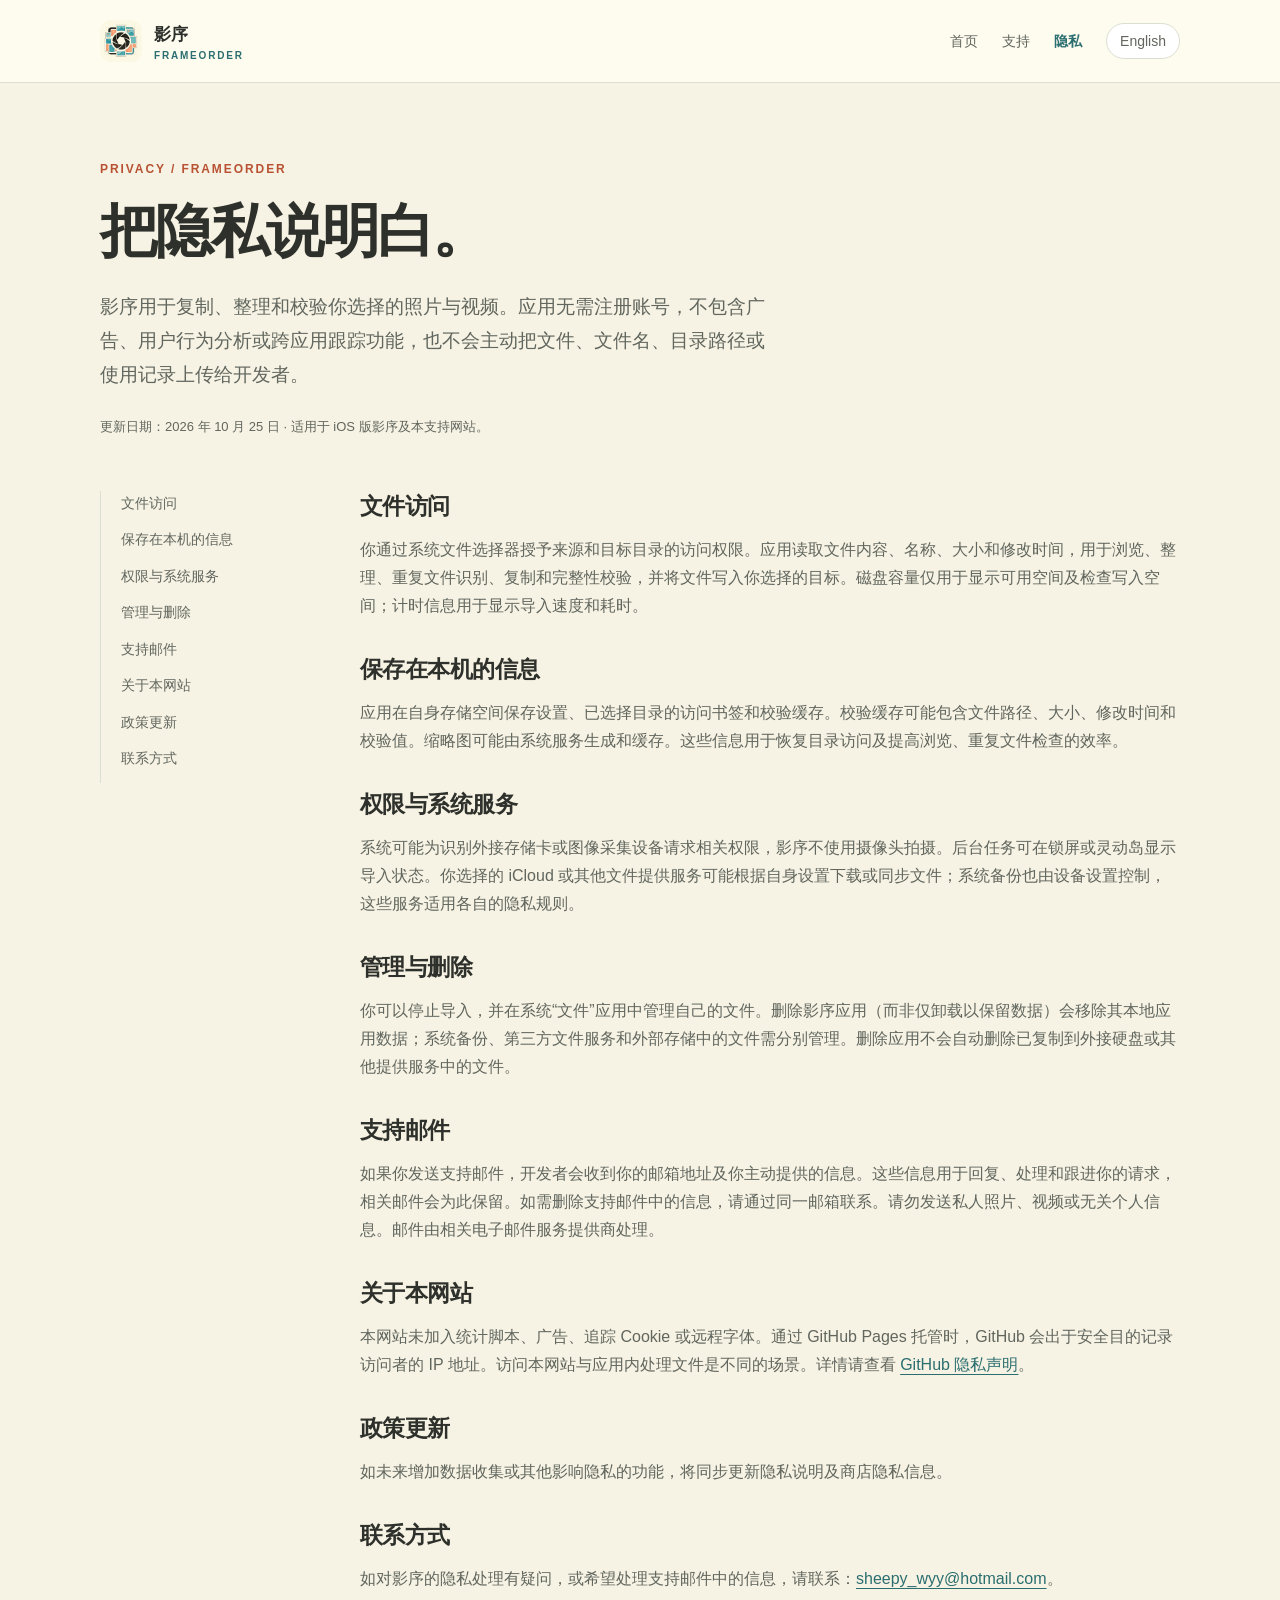
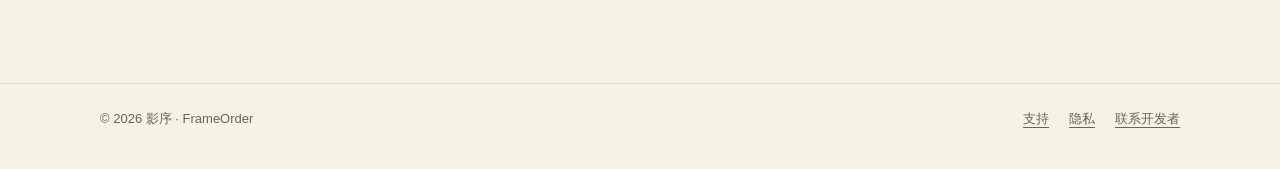
==== privacy.html @ 530a6a3c "发布影序中英文支持页面与隐私政策" ====
<!doctype html>
<html lang="zh-Hans">
<head>
<meta charset="utf-8">
<meta name="viewport" content="width=device-width, initial-scale=1">
<meta name="description" content="了解影序如何处理本地文件、权限、支持邮件与网站访问。">
<meta name="theme-color" content="#f7f3e4">
<title>隐私政策 · 影序 FrameOrder</title>
<link rel="icon" type="image/png" href="assets/icon.png">
<link rel="stylesheet" href="assets/style.css">
<link rel="alternate" hreflang="en" href="en/privacy.html">
</head>
<body>
<a class="skip" href="#main">跳到正文</a>
<header class="header">
<div class="wrap nav">
<a class="brand" href="index.html">
<img src="assets/icon.png" alt="" width="42" height="42">
<span>影序<small>FRAMEORDER</small>
</span>
</a>
<nav class="nav-links" aria-label="主导航">
<a href="index.html">首页</a>
<a href="support.html">支持</a>
<a href="privacy.html" aria-current="page">隐私</a>
<a class="language" href="en/privacy.html" lang="en" hreflang="en">English</a>
</nav>
</div>
</header>
<main id="main" class="wrap">
<section class="hero simple">
<p class="eyebrow">PRIVACY / FRAMEORDER</p>
<h1>把隐私说明白。</h1>
<p class="lead">影序用于复制、整理和校验你选择的照片与视频。应用无需注册账号，不包含广告、用户行为分析或跨应用跟踪功能，也不会主动把文件、文件名、目录路径或使用记录上传给开发者。</p>
<p class="meta">更新日期：2026 年 10 月 25 日 · 适用于 iOS 版影序及本支持网站。</p>
</section>
<div class="policy-layout">
<nav class="toc" aria-label="隐私政策目录">
<a href="#policy-1">文件访问</a>
<a href="#policy-2">保存在本机的信息</a>
<a href="#policy-3">权限与系统服务</a>
<a href="#policy-4">管理与删除</a>
<a href="#support-data">支持邮件</a>
<a href="#website">关于本网站</a>
<a href="#policy-5">政策更新</a>
<a href="#policy-contact">联系方式</a>
</nav>
<article class="policy" aria-label="隐私政策">
<section id="policy-1">
<h2>文件访问</h2>
<p>你通过系统文件选择器授予来源和目标目录的访问权限。应用读取文件内容、名称、大小和修改时间，用于浏览、整理、重复文件识别、复制和完整性校验，并将文件写入你选择的目标。磁盘容量仅用于显示可用空间及检查写入空间；计时信息用于显示导入速度和耗时。</p>
</section>
<section id="policy-2">
<h2>保存在本机的信息</h2>
<p>应用在自身存储空间保存设置、已选择目录的访问书签和校验缓存。校验缓存可能包含文件路径、大小、修改时间和校验值。缩略图可能由系统服务生成和缓存。这些信息用于恢复目录访问及提高浏览、重复文件检查的效率。</p>
</section>
<section id="policy-3">
<h2>权限与系统服务</h2>
<p>系统可能为识别外接存储卡或图像采集设备请求相关权限，影序不使用摄像头拍摄。后台任务可在锁屏或灵动岛显示导入状态。你选择的 iCloud 或其他文件提供服务可能根据自身设置下载或同步文件；系统备份也由设备设置控制，这些服务适用各自的隐私规则。</p>
</section>
<section id="policy-4">
<h2>管理与删除</h2>
<p>你可以停止导入，并在系统“文件”应用中管理自己的文件。删除影序应用（而非仅卸载以保留数据）会移除其本地应用数据；系统备份、第三方文件服务和外部存储中的文件需分别管理。删除应用不会自动删除已复制到外接硬盘或其他提供服务中的文件。</p>
</section>
<section id="support-data">
<h2>支持邮件</h2>
<p>如果你发送支持邮件，开发者会收到你的邮箱地址及你主动提供的信息。这些信息用于回复、处理和跟进你的请求，相关邮件会为此保留。如需删除支持邮件中的信息，请通过同一邮箱联系。请勿发送私人照片、视频或无关个人信息。邮件由相关电子邮件服务提供商处理。</p>
</section>
<section id="website">
<h2>关于本网站</h2>
<p>本网站未加入统计脚本、广告、追踪 Cookie 或远程字体。通过 GitHub Pages 托管时，GitHub 会出于安全目的记录访问者的 IP 地址。访问本网站与应用内处理文件是不同的场景。详情请查看 <a href="https://docs.github.com/en/site-policy/privacy-policies/github-general-privacy-statement">GitHub 隐私声明</a>。</p>
</section>
<section id="policy-5">
<h2>政策更新</h2>
<p>如未来增加数据收集或其他影响隐私的功能，将同步更新隐私说明及商店隐私信息。</p>
</section>
<section id="policy-contact">
<h2>联系方式</h2>
<p>如对影序的隐私处理有疑问，或希望处理支持邮件中的信息，请联系：<a href="mailto:sheepy_wyy@hotmail.com">sheepy_wyy@hotmail.com</a>。</p>
</section>
</article>
</div>
</main>
<footer class="footer">
<div class="wrap footer-inner">
<span>© 2026 影序 · FrameOrder</span>
<div class="footer-links">
<a href="support.html">支持</a>
<a href="privacy.html">隐私</a>
<a href="mailto:sheepy_wyy@hotmail.com">联系开发者</a>
</div>
</div>
</footer>
</body>
</html>
---- assets/style.css ----
:root{color-scheme:light;--paper:#f7f3e4;--card:#fffcf1;--ink:#2e302b;--muted:#61665e;--teal:#2b6e70;--coral:#b85233;--line:#dbdfd1;--radius:26px}
*{box-sizing:border-box}html{scroll-behavior:smooth;scroll-padding-top:100px}body{margin:0;background:var(--paper);color:var(--ink);font-family:-apple-system,BlinkMacSystemFont,"Segoe UI","PingFang SC","Microsoft YaHei",sans-serif;font-size:17px;line-height:1.75;-webkit-font-smoothing:antialiased}a{color:var(--teal);text-underline-offset:4px}a:hover{text-decoration-thickness:2px}a:focus-visible,summary:focus-visible{outline:3px solid var(--coral);outline-offset:5px;border-radius:4px}img{display:block;max-width:100%}.wrap{width:min(1080px,calc(100% - 48px));margin:auto}.skip{position:absolute;top:-100px;left:12px;background:var(--card);padding:12px;z-index:5}.skip:focus{top:10px}.header{border-bottom:1px solid var(--line);background:rgba(255,252,241,.9)}.nav{display:flex;align-items:center;justify-content:space-between;gap:20px;padding:20px 0}.brand{display:flex;align-items:center;gap:12px;color:var(--ink);font-weight:700;text-decoration:none;white-space:nowrap}.brand img{width:42px;height:42px;border-radius:12px}.brand small{display:block;font-size:10px;letter-spacing:.18em;color:var(--teal);line-height:1.2}.nav-links{display:flex;align-items:center;gap:24px;flex-wrap:wrap;font-size:14px}.nav-links a{text-decoration:none;color:var(--muted)}.nav-links a[aria-current=page]{color:var(--teal);font-weight:700}.nav-links .language{border:1px solid var(--line);border-radius:99px;padding:5px 13px;background:white}.hero{padding:76px 0 52px;display:grid;grid-template-columns:minmax(0,1fr) 220px;gap:56px;align-items:center}.hero.simple{display:block;max-width:820px}.eyebrow{font-size:12px;font-weight:700;letter-spacing:.16em;color:var(--coral);text-transform:uppercase;margin:0 0 16px}h1{font-size:clamp(34px,5vw,58px);line-height:1.2;letter-spacing:-.045em;font-weight:650;margin:0 0 24px;text-wrap:balance}h2{font-size:26px;line-height:1.35;letter-spacing:-.025em;margin:0 0 14px}h3{font-size:18px;margin:0 0 8px}p{margin:0 0 16px}p:last-child{margin-bottom:0}.lead{color:var(--muted);max-width:680px;font-size:19px;line-height:1.8}.hero-art{padding:22px;transform:rotate(5deg);background:#e0e8db;border:1px solid #ccd8c9;border-radius:38px;box-shadow:0 20px 50px #2b6e7010}.hero-art img{border-radius:28px;transform:rotate(-5deg)}.actions{display:flex;gap:12px;flex-wrap:wrap;margin-top:28px}.button{display:inline-flex;align-items:center;justify-content:center;min-height:48px;padding:10px 22px;border-radius:99px;text-decoration:none;font-weight:650;font-size:15px;border:1px solid #cbd6cb;background:rgba(255,255,255,.65);box-shadow:inset 0 1px 0 #fff,0 4px 12px #2b6e7008;backdrop-filter:blur(12px)}.button.primary{background:var(--teal);border-color:var(--teal);color:white;box-shadow:inset 0 1px 0 #ffffff35}.button:hover{filter:brightness(.96)}.section{margin:0 0 48px}.grid{display:grid;grid-template-columns:repeat(3,minmax(0,1fr));gap:20px}.grid.two{grid-template-columns:repeat(2,minmax(0,1fr))}.card{padding:28px;border:1px solid var(--line);background:var(--card);border-radius:var(--radius)}.card p{font-size:15px;color:var(--muted)}.number{display:block;color:var(--coral);font-size:12px;letter-spacing:.12em;font-weight:700;margin-bottom:24px}.note{padding:18px 22px;border-left:3px solid var(--coral);background:#f1ebdc;border-radius:0 14px 14px 0;color:var(--muted);font-size:15px;margin-top:22px}.section-heading{display:flex;gap:20px;justify-content:space-between;align-items:baseline;margin-bottom:24px}.section-heading p{font-size:14px;color:var(--muted)}.faq{border-top:1px solid var(--line)}details{border-bottom:1px solid var(--line);padding:22px 0}summary{cursor:pointer;font-weight:650;line-height:1.6;padding-right:16px}summary::marker{color:var(--teal)}details p{max-width:800px;color:var(--muted);font-size:16px;margin:16px 0 0 22px}.contact{padding:38px;background:var(--teal);color:#fffcf1;border-radius:var(--radius);margin-bottom:60px}.contact p{max-width:760px;color:#e0ece6}.contact a{color:white;overflow-wrap:anywhere}.contact .email{display:inline-block;font-size:clamp(18px,3vw,27px);font-weight:600;margin:6px 0 18px}.contact .eyebrow{color:#d4e9df}.policy-layout{display:grid;grid-template-columns:200px minmax(0,1fr);gap:60px;align-items:start;margin-bottom:56px}.toc{position:sticky;top:24px;border-left:1px solid var(--line);padding-left:20px;font-size:14px}.toc a{display:block;text-decoration:none;margin-bottom:12px;color:var(--muted)}.policy section{margin-bottom:34px;scroll-margin-top:28px}.policy p,.policy li{color:var(--muted);font-size:16px}.policy ul{padding-left:22px}.policy h2{font-size:23px}.meta{font-size:13px;color:var(--muted);margin-top:24px}.footer{padding:24px 0 38px;border-top:1px solid var(--line);color:var(--muted);font-size:13px}.footer-inner{display:flex;justify-content:space-between;gap:20px;flex-wrap:wrap}.footer-links{display:flex;gap:20px}.footer a{color:var(--muted)}
@media(max-width:760px){.wrap{width:calc(100% - 36px)}.nav{align-items:flex-start;gap:14px}.nav-links{gap:12px;justify-content:flex-end}.brand{font-size:15px}.brand img{width:36px;height:36px}.hero{padding:44px 0 36px;grid-template-columns:minmax(0,1fr) 120px;gap:20px}.hero-art{padding:12px;border-radius:25px}.hero-art img{border-radius:18px}.lead{font-size:17px}.grid,.grid.two{grid-template-columns:1fr}.card{padding:24px}.number{margin-bottom:14px}.policy-layout{grid-template-columns:1fr;gap:28px}.toc{position:static;display:flex;flex-wrap:wrap;gap:10px 20px;padding-left:0;border:0;border-bottom:1px solid var(--line);padding-bottom:16px}.toc a{margin:0}.contact{padding:28px}.section-heading{display:block}.section{margin-bottom:36px}.section-heading p{margin-top:8px}}
@media(max-width:440px){.nav{flex-direction:column}.nav-links{width:100%;justify-content:space-between}.hero{grid-template-columns:1fr}.hero-art{display:none}.button{width:100%}.actions{gap:10px}.hero.simple{padding-top:36px}}
@media(prefers-reduced-motion:reduce){html{scroll-behavior:auto}}@media print{.nav-links,.toc,.hero-art,.actions{display:none}body{background:white;color:black}.wrap{width:100%}.policy-layout{display:block}.contact{background:white;color:black;border:1px solid #ccc}.contact p,.contact a{color:black}.card{break-inside:avoid}}

/* Keep the backup reminder visible before the introduction and import steps. */
.backup-notice{margin-top:28px;padding:22px 26px;border:1px solid #dfbba6;border-left:5px solid var(--coral);border-radius:18px;background:#f8ebdf}
.backup-notice .backup-label{margin-bottom:6px;color:#914026;font-size:12px;font-weight:700;letter-spacing:.1em}
.backup-notice h2{font-size:22px;margin-bottom:8px;color:#733a29}
.backup-notice p{font-size:15px;color:#594a40;line-height:1.8}
.backup-notice + .hero{padding-top:44px}
@media(max-width:760px){.backup-notice{margin-top:20px;padding:18px 20px}.backup-notice h2{font-size:20px}}
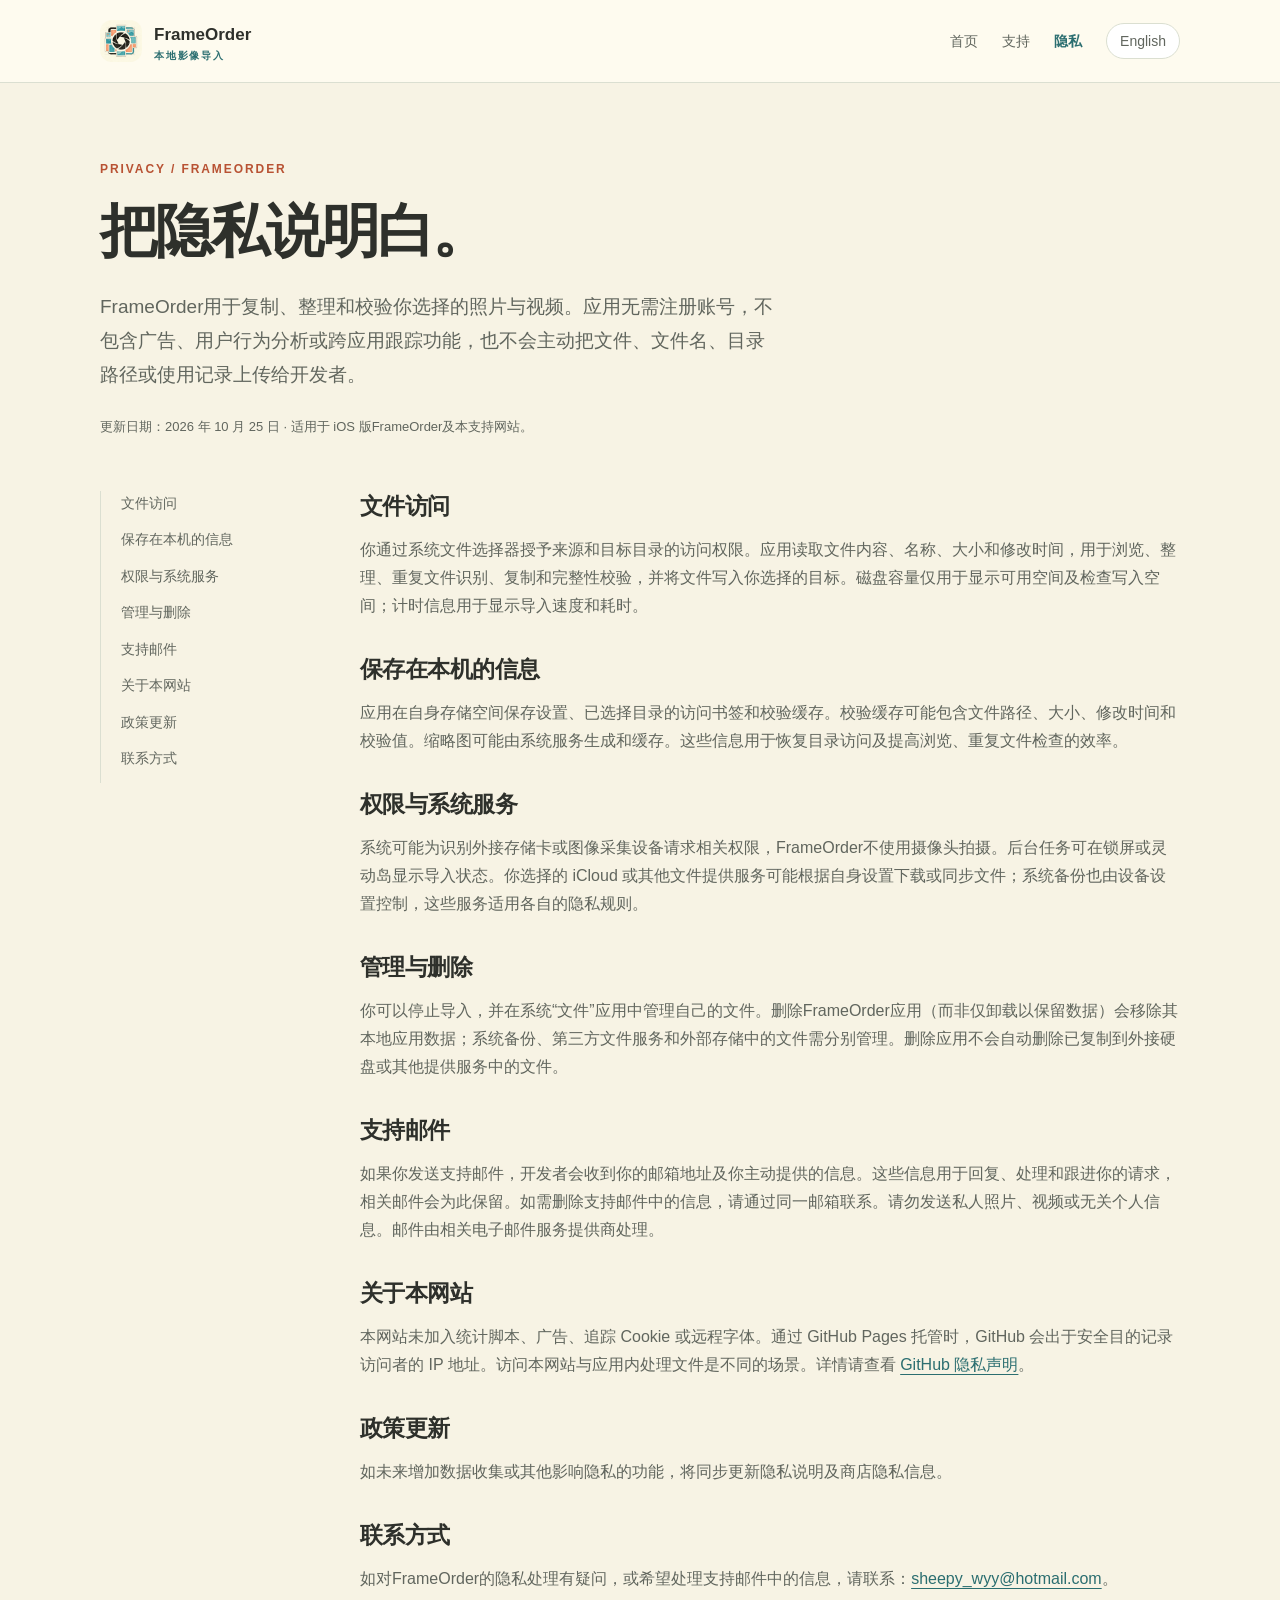
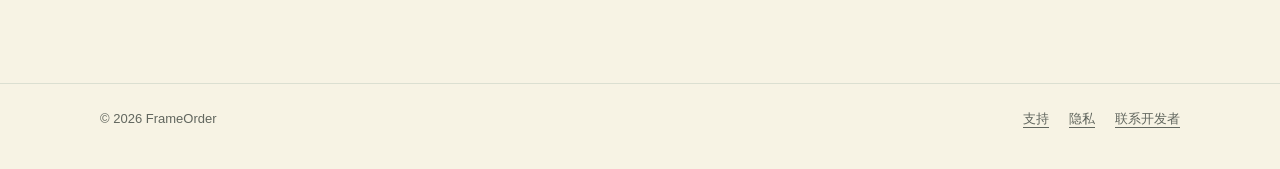
==== commit 69625da4: "统一网站品牌名称为 FrameOrder" ====
--- a/privacy.html
+++ b/privacy.html
@@ -3,9 +3,9 @@
 <head>
 <meta charset="utf-8">
 <meta name="viewport" content="width=device-width, initial-scale=1">
-<meta name="description" content="了解影序如何处理本地文件、权限、支持邮件与网站访问。">
+<meta name="description" content="了解FrameOrder如何处理本地文件、权限、支持邮件与网站访问。">
 <meta name="theme-color" content="#f7f3e4">
-<title>隐私政策 · 影序 FrameOrder</title>
+<title>隐私政策 · FrameOrder</title>
 <link rel="icon" type="image/png" href="assets/icon.png">
 <link rel="stylesheet" href="assets/style.css">
 <link rel="alternate" hreflang="en" href="en/privacy.html">
@@ -16,7 +16,7 @@
 <div class="wrap nav">
 <a class="brand" href="index.html">
 <img src="assets/icon.png" alt="" width="42" height="42">
-<span>影序<small>FRAMEORDER</small>
+<span>FrameOrder<small>本地影像导入</small>
 </span>
 </a>
 <nav class="nav-links" aria-label="主导航">
@@ -31,8 +31,8 @@
 <section class="hero simple">
 <p class="eyebrow">PRIVACY / FRAMEORDER</p>
 <h1>把隐私说明白。</h1>
-<p class="lead">影序用于复制、整理和校验你选择的照片与视频。应用无需注册账号，不包含广告、用户行为分析或跨应用跟踪功能，也不会主动把文件、文件名、目录路径或使用记录上传给开发者。</p>
-<p class="meta">更新日期：2026 年 10 月 25 日 · 适用于 iOS 版影序及本支持网站。</p>
+<p class="lead">FrameOrder用于复制、整理和校验你选择的照片与视频。应用无需注册账号，不包含广告、用户行为分析或跨应用跟踪功能，也不会主动把文件、文件名、目录路径或使用记录上传给开发者。</p>
+<p class="meta">更新日期：2026 年 10 月 25 日 · 适用于 iOS 版FrameOrder及本支持网站。</p>
 </section>
 <div class="policy-layout">
 <nav class="toc" aria-label="隐私政策目录">
@@ -56,11 +56,11 @@
 </section>
 <section id="policy-3">
 <h2>权限与系统服务</h2>
-<p>系统可能为识别外接存储卡或图像采集设备请求相关权限，影序不使用摄像头拍摄。后台任务可在锁屏或灵动岛显示导入状态。你选择的 iCloud 或其他文件提供服务可能根据自身设置下载或同步文件；系统备份也由设备设置控制，这些服务适用各自的隐私规则。</p>
+<p>系统可能为识别外接存储卡或图像采集设备请求相关权限，FrameOrder不使用摄像头拍摄。后台任务可在锁屏或灵动岛显示导入状态。你选择的 iCloud 或其他文件提供服务可能根据自身设置下载或同步文件；系统备份也由设备设置控制，这些服务适用各自的隐私规则。</p>
 </section>
 <section id="policy-4">
 <h2>管理与删除</h2>
-<p>你可以停止导入，并在系统“文件”应用中管理自己的文件。删除影序应用（而非仅卸载以保留数据）会移除其本地应用数据；系统备份、第三方文件服务和外部存储中的文件需分别管理。删除应用不会自动删除已复制到外接硬盘或其他提供服务中的文件。</p>
+<p>你可以停止导入，并在系统“文件”应用中管理自己的文件。删除FrameOrder应用（而非仅卸载以保留数据）会移除其本地应用数据；系统备份、第三方文件服务和外部存储中的文件需分别管理。删除应用不会自动删除已复制到外接硬盘或其他提供服务中的文件。</p>
 </section>
 <section id="support-data">
 <h2>支持邮件</h2>
@@ -76,14 +76,14 @@
 </section>
 <section id="policy-contact">
 <h2>联系方式</h2>
-<p>如对影序的隐私处理有疑问，或希望处理支持邮件中的信息，请联系：<a href="mailto:sheepy_wyy@hotmail.com">sheepy_wyy@hotmail.com</a>。</p>
+<p>如对FrameOrder的隐私处理有疑问，或希望处理支持邮件中的信息，请联系：<a href="mailto:sheepy_wyy@hotmail.com">sheepy_wyy@hotmail.com</a>。</p>
 </section>
 </article>
 </div>
 </main>
 <footer class="footer">
 <div class="wrap footer-inner">
-<span>© 2026 影序 · FrameOrder</span>
+<span>© 2026 FrameOrder</span>
 <div class="footer-links">
 <a href="support.html">支持</a>
 <a href="privacy.html">隐私</a>
